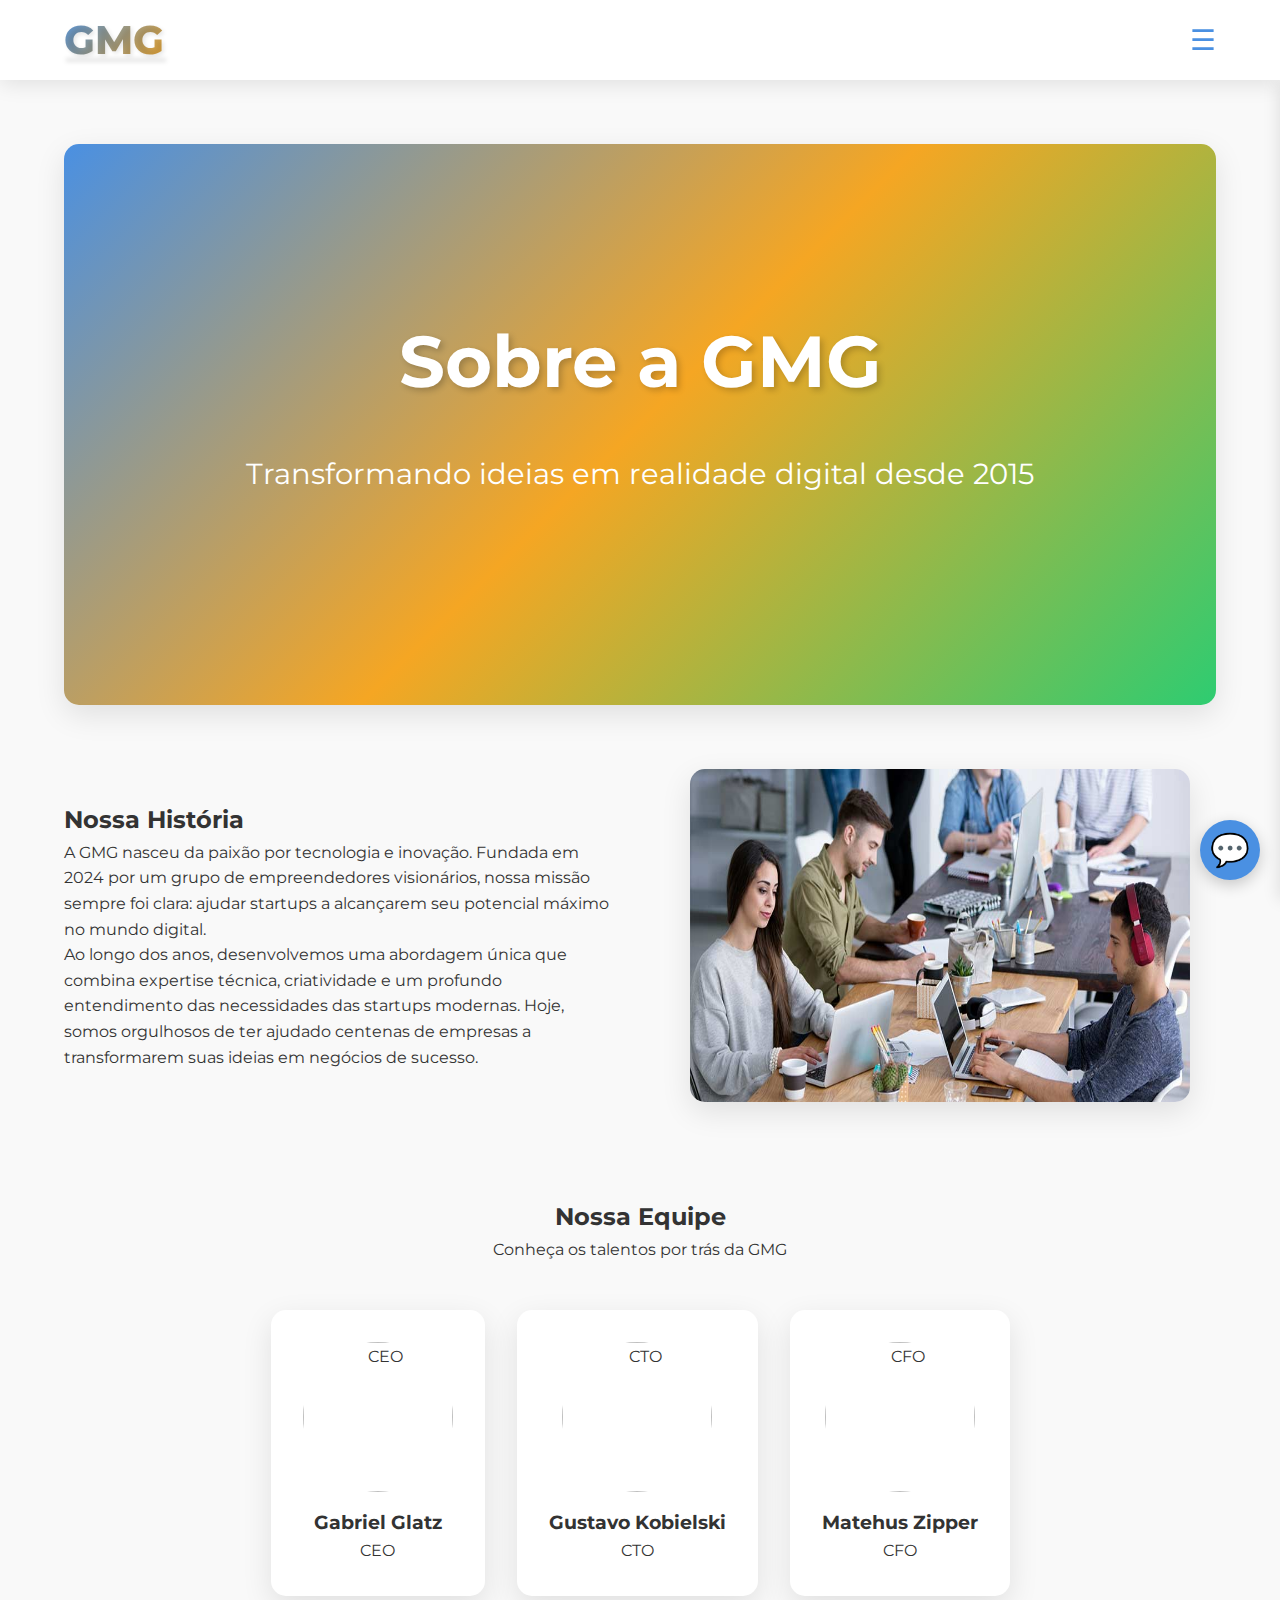
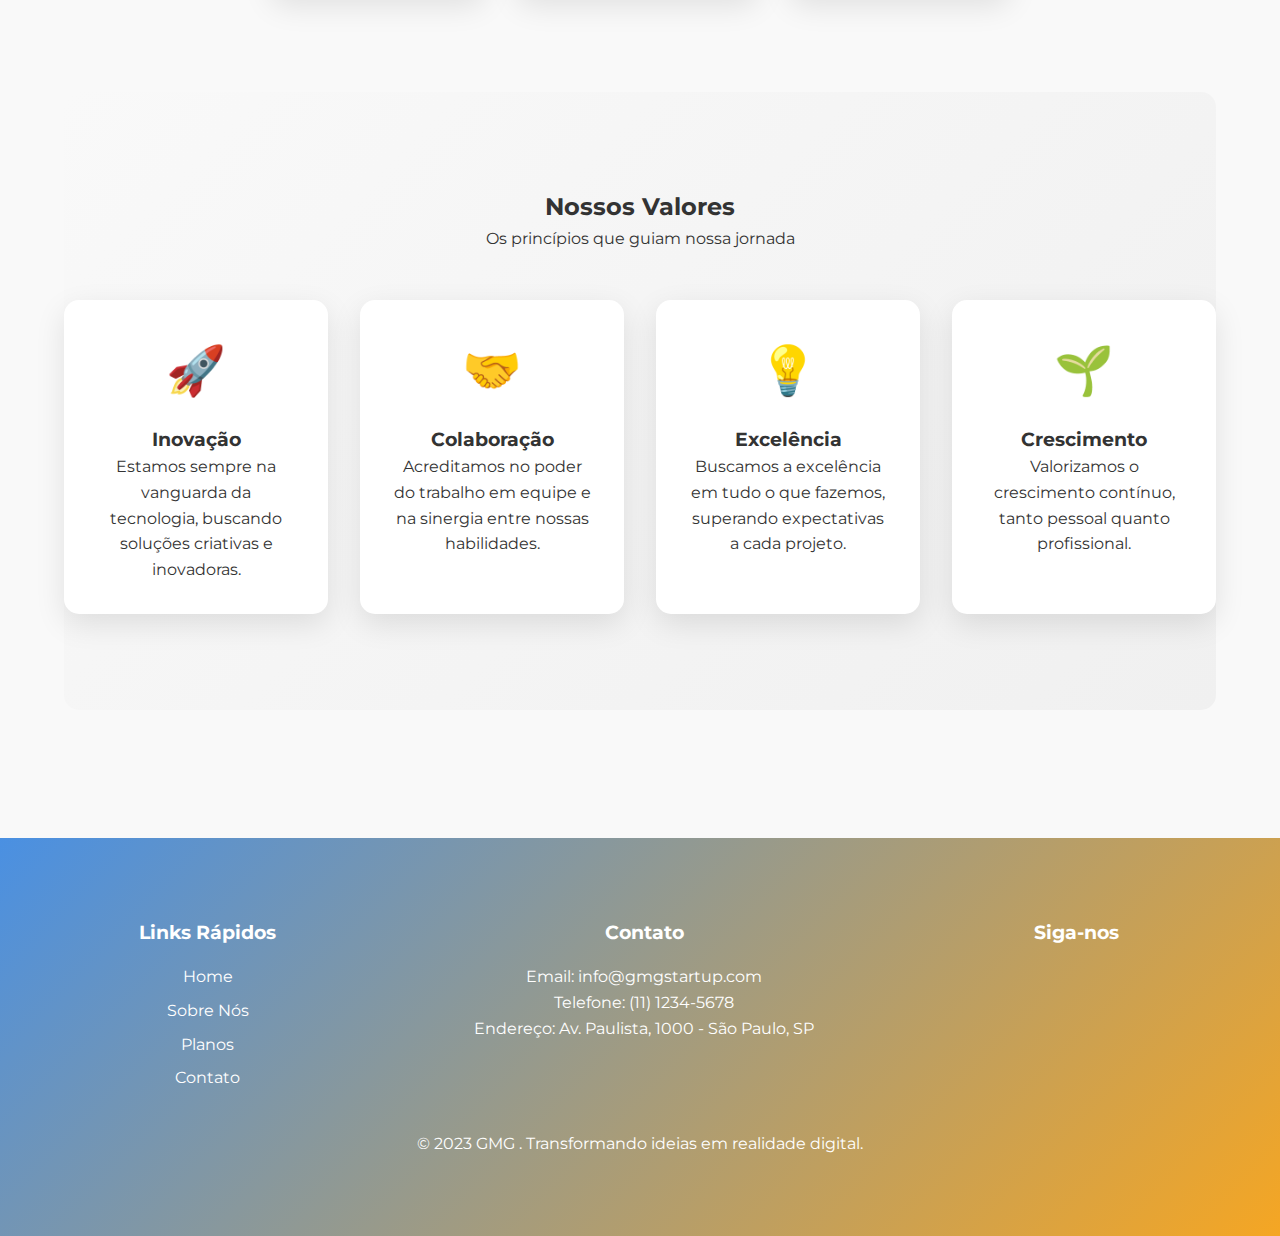
==== about.html @ 658a2275 "Add files via upload" ====
<html><head><base services.html>
  <meta charset="UTF-8">
  <meta name="viewport" content="width=device-width, initial-scale=1.0">
  <title>GMG  - Sobre Nós</title>
  <style>
      @import url('https://fonts.googleapis.com/css2?family=Montserrat:wght@300;400;600;700&display=swap');
  
      :root {
          --primary-color: #4a90e2;
          --secondary-color: #f5a623;
          --accent-color: #2ecc71;
          --bg-color: #f9f9f9;
          --text-color: #333;
          --header-height: 80px;
      }
  
      * {
          margin: 0;
          padding: 0;
          box-sizing: border-box;
      }
  
      body {
          font-family: 'Montserrat', sans-serif;
          background-color: var(--bg-color);
          color: var(--text-color);
          line-height: 1.6;
      }
  
      header {
          background-color: rgba(255, 255, 255, 0.98);
          box-shadow: 0 4px 20px rgba(0, 0, 0, 0.1);
          position: fixed;
          top: 0;
          left: 0;
          right: 0;
          height: var(--header-height);
          display: flex;
          justify-content: space-between;
          align-items: center;
          padding: 0 5%;
          z-index: 1000;
          transition: all 0.3s ease;
      }
  
      .logo {
          font-size: 2.5rem;
          font-weight: 800;
          background: linear-gradient(135deg, var(--primary-color), var(--secondary-color));
          -webkit-background-clip: text;
          -webkit-text-fill-color: transparent;
          text-shadow: 2px 2px 4px rgba(0,0,0,0.1);
      }
  
      .menu-icon {
          cursor: pointer;
          font-size: 1.8rem;
          color: var(--primary-color);
          transition: all 0.3s ease;
      }
  
      .menu-icon:hover {
          color: var(--secondary-color);
      }
  
      .sidebar {
          position: fixed;
          top: var(--header-height);
          right: -300px;
          width: 300px;
          height: calc(100% - var(--header-height));
          background-color: rgba(255, 255, 255, 0.95);
          backdrop-filter: blur(10px);
          transition: 0.4s ease;
          padding: 2rem;
          box-shadow: -2px 0 15px rgba(0, 0, 0, 0.1);
          z-index: 999;
      }
  
      .sidebar.active {
          right: 0;
      }
  
      .sidebar a {
          display: block;
          padding: 15px 0;
          text-decoration: none;
          color: var(--text-color);
          font-size: 1.1rem;
          transition: 0.3s ease;
          border-bottom: 1px solid #eee;
      }
  
      .sidebar a:hover {
          color: var(--primary-color);
          transform: translateX(-10px);
      }
  
      main {
          margin-top: var(--header-height);
          padding: 4rem 5%;
      }
  
      .hero {
          background: linear-gradient(135deg, var(--primary-color), var(--secondary-color), var(--accent-color));
          text-align: center;
          padding: 10rem 0;
          color: #fff;
          border-radius: 15px;
          margin-bottom: 4rem;
          box-shadow: 0 10px 30px rgba(0, 0, 0, 0.1);
          position: relative;
          overflow: hidden;
      }
  
      .hero h1 {
          font-size: 4.5rem;
          margin-bottom: 2rem;
          text-shadow: 3px 3px 6px rgba(0,0,0,0.2);
      }
  
      .hero p {
          font-size: 1.8rem;
          margin-bottom: 3rem;
      }
  
      .about-section {
          display: flex;
          flex-wrap: wrap;
          justify-content: space-between;
          align-items: center;
          margin-bottom: 6rem;
      }
  
      .about-content {
          flex: 1;
          padding-right: 3rem;
      }
  
      .about-image {
          flex: 1;
          text-align: center;
      }
  
      .about-image img {
          max-width: 100%;
          border-radius: 15px;
          box-shadow: 0 10px 30px rgba(0, 0, 0, 0.1);
      }
  
      .team-section {
          text-align: center;
          margin-bottom: 6rem;
      }
  
      .team-members {
          display: flex;
          flex-wrap: wrap;
          justify-content: center;
          gap: 2rem;
          margin-top: 3rem;
      }
  
      .team-member {
          background-color: #fff;
          border-radius: 15px;
          padding: 2rem;
          box-shadow: 0 10px 30px rgba(0, 0, 0, 0.1);
          transition: 0.3s ease;
      }
  
      .team-member:hover {
          transform: translateY(-10px);
      }
  
      .team-member img {
          width: 150px;
          height: 150px;
          border-radius: 50%;
          margin-bottom: 1rem;
      }
  
      .values-section {
          background: linear-gradient(135deg, #f9f9f9, #f0f0f0);
          padding: 6rem 0;
          text-align: center;
          border-radius: 15px;
      }
  
      .values-grid {
          display: grid;
          grid-template-columns: repeat(auto-fit, minmax(250px, 1fr));
          gap: 2rem;
          margin-top: 3rem;
      }
  
      .value-item {
          background-color: #fff;
          border-radius: 15px;
          padding: 2rem;
          box-shadow: 0 10px 30px rgba(0, 0, 0, 0.1);
          transition: 0.3s ease;
      }
  
      .value-item:hover {
          transform: translateY(-10px);
      }
  
      .value-icon {
          font-size: 3rem;
          margin-bottom: 1rem;
          color: var(--primary-color);
      }
  
      footer {
          background: linear-gradient(135deg, var(--primary-color), var(--secondary-color));
          color: #fff;
          text-align: center;
          padding: 5rem 0;
          margin-top: 4rem;
      }
  
      .footer-content {
          display: flex;
          justify-content: space-around;
          flex-wrap: wrap;
          max-width: 1200px;
          margin: 0 auto;
      }
  
      .footer-section {
          margin-bottom: 2rem;
      }
  
      .footer-section h3 {
          margin-bottom: 1rem;
      }
  
      .footer-section ul {
          list-style-type: none;
      }
  
      .footer-section ul li {
          margin-bottom: 0.5rem;
      }
  
      .footer-section ul li a {
          color: #fff;
          text-decoration: none;
      }
  
      .social-icons {
          font-size: 1.8rem;
          margin-top: 1rem;
      }
  
      .social-icons a {
          color: #fff;
          margin: 0 1rem;
          transition: 0.4s ease;
      }
  
      .social-icons a:hover {
          color: var(--accent-color);
          transform: translateY(-5px);
      }
  
      .chat-bot {
          position: fixed;
          bottom: 20px;
          right: 20px;
          background-color: var(--primary-color);
          color: #fff;
          width: 60px;
          height: 60px;
          border-radius: 50%;
          display: flex;
          justify-content: center;
          align-items: center;
          cursor: pointer;
          box-shadow: 0 5px 15px rgba(0, 0, 0, 0.2);
          transition: 0.3s ease;
          z-index: 1000;
      }
  
      .chat-bot:hover {
          transform: scale(1.1);
      }
  
      .chat-bot-icon {
          font-size: 2rem;
      }
  
      @keyframes fadeInUp {
          from {
              opacity: 0;
              transform: translateY(20px);
          }
          to {
              opacity: 1;
              transform: translateY(0);
          }
      }
  
      .hero h1, .hero p, .about-section, .team-member, .value-item {
          animation: fadeInUp 1s ease-out;
      }
  
      @media (max-width: 768px) {
          .about-section {
              flex-direction: column;
          }
          .about-content {
              padding-right: 0;
              margin-bottom: 2rem;
          }
          .hero h1 {
              font-size: 3rem;
          }
          .hero p {
              font-size: 1.2rem;
          }
          .footer-content {
              flex-direction: column;
              align-items: center;
          }
      }
  </style>
  </head>
  <body>
      <header>
          <a href="index.html" class="logo">GMG</a>
          <div class="menu-icon" onclick="toggleSidebar()">☰</div>
      </header>
  
      <div class="sidebar" id="sidebar">
          <a href="index.html">Home</a>
          
          <a href="about.html">Sobre Nós</a>
          <a href="services.html">Planos</a>
          <a href="testimonials.html">Contato</a>
          <a href="ferramentas.html">Ferramentas</a>
      </div>
  
      <main>
          <section class="hero">
              <h1>Sobre a GMG </h1>
              <p>Transformando ideias em realidade digital desde 2015</p>
          </section>
  
          <section class="about-section">
              <div class="about-content">
                  <h2>Nossa História</h2>
                  <p>A GMG  nasceu da paixão por tecnologia e inovação. Fundada em 2024 por um grupo de empreendedores visionários, nossa missão sempre foi clara: ajudar startups a alcançarem seu potencial máximo no mundo digital.</p>
                  <p>Ao longo dos anos, desenvolvemos uma abordagem única que combina expertise técnica, criatividade e um profundo entendimento das necessidades das startups modernas. Hoje, somos orgulhosos de ter ajudado centenas de empresas a transformarem suas ideias em negócios de sucesso.</p>
              </div>
              <div class="about-image">
                  <img src="img/1-trabalho-em-equipe.jpg" alt="Equipe GMG trabalhando em um projeto" width="500" height="333">
              </div>
          </section>
  
          <section class="team-section">
              <h2>Nossa Equipe</h2>
              <p>Conheça os talentos por trás da GMG </p>
              <div class="team-members">
                  <div class="team-member">
                      <img src="https://gmg-startup.com/team-member-1.jpg" alt="CEO" width="150" height="150">
                      <h3>Gabriel Glatz</h3>
                      <p>CEO</p>
                  </div>
                  <div class="team-member">
                      <img src="https://gmg-startup.com/team-member-2.jpg" alt="CTO" width="150" height="150">
                      <h3>Gustavo Kobielski</h3>
                      <p>CTO</p>
                  </div>
                  <div class="team-member">
                      <img src="https://gmg-startup.com/team-member-3.jpg" alt="CFO" width="150" height="150">
                      <h3>Matehus Zipper</h3>
                      <p>CFO</p>
                  </div>
              </div>
          </section>
  
          <section class="values-section">
              <h2>Nossos Valores</h2>
              <p>Os princípios que guiam nossa jornada</p>
              <div class="values-grid">
                  <div class="value-item">
                      <div class="value-icon">🚀</div>
                      <h3>Inovação</h3>
                      <p>Estamos sempre na vanguarda da tecnologia, buscando soluções criativas e inovadoras.</p>
                  </div>
                  <div class="value-item">
                      <div class="value-icon">🤝</div>
                      <h3>Colaboração</h3>
                      <p>Acreditamos no poder do trabalho em equipe e na sinergia entre nossas habilidades.</p>
                  </div>
                  <div class="value-item">
                      <div class="value-icon">💡</div>
                      <h3>Excelência</h3>
                      <p>Buscamos a excelência em tudo o que fazemos, superando expectativas a cada projeto.</p>
                  </div>
                  <div class="value-item">
                      <div class="value-icon">🌱</div>
                      <h3>Crescimento</h3>
                      <p>Valorizamos o crescimento contínuo, tanto pessoal quanto profissional.</p>
                  </div>
              </div>
          </section>
      </main>
  
      <footer>
          <div class="footer-content">
              <div class="footer-section">
                  <h3>Links Rápidos</h3>
                  <ul>
                      <li><a href="index.html">Home</a></li>
                      <li></li>
                      <li><a href="about.html">Sobre Nós</a></li>
                      <li><a href="services.html">Planos</a></li>
                      <li><a href="testimonials.html">Contato</a></li>
                  </ul>
              </div>
              <div class="footer-section">
                  <h3>Contato</h3>
                  <p>Email: info@gmgstartup.com</p>
                  <p>Telefone: (11) 1234-5678</p>
                  <p>Endereço: Av. Paulista, 1000 - São Paulo, SP</p>
              </div>
              <div class="footer-section">
                  <h3>Siga-nos</h3>
                  <div class="social-icons">
                      <a href="https://facebook.com/gmgstartup"><i class="fab fa-facebook"></i></a>
                      <a href="https://twitter.com/gmgstartup"><i class="fab fa-twitter"></i></a>
                      <a href="https://linkedin.com/company/gmgstartup"><i class="fab fa-linkedin"></i></a>
                      <a href="https://instagram.com/gmgstartup"><i class="fab fa-instagram"></i></a>
                  </div>
              </div>
          </div>
          <p>© 2023 GMG . Transformando ideias em realidade digital.</p>
      </footer>
  
      <div class="chat-bot" onclick="openChatBot()">
          <div class="chat-bot-icon">💬</div>
      </div>
  
      <script src="https://kit.fontawesome.com/your-fontawesome-kit.js" crossorigin="anonymous"></script>
      <script>
          function toggleSidebar() {
              document.getElementById('sidebar').classList.toggle('active');
          }
  
          function openChatBot() {
              alert("Chat bot em desenvolvimento. Em breve estaremos aqui para ajudar!");
          }
      </script>
  
  </body></html>
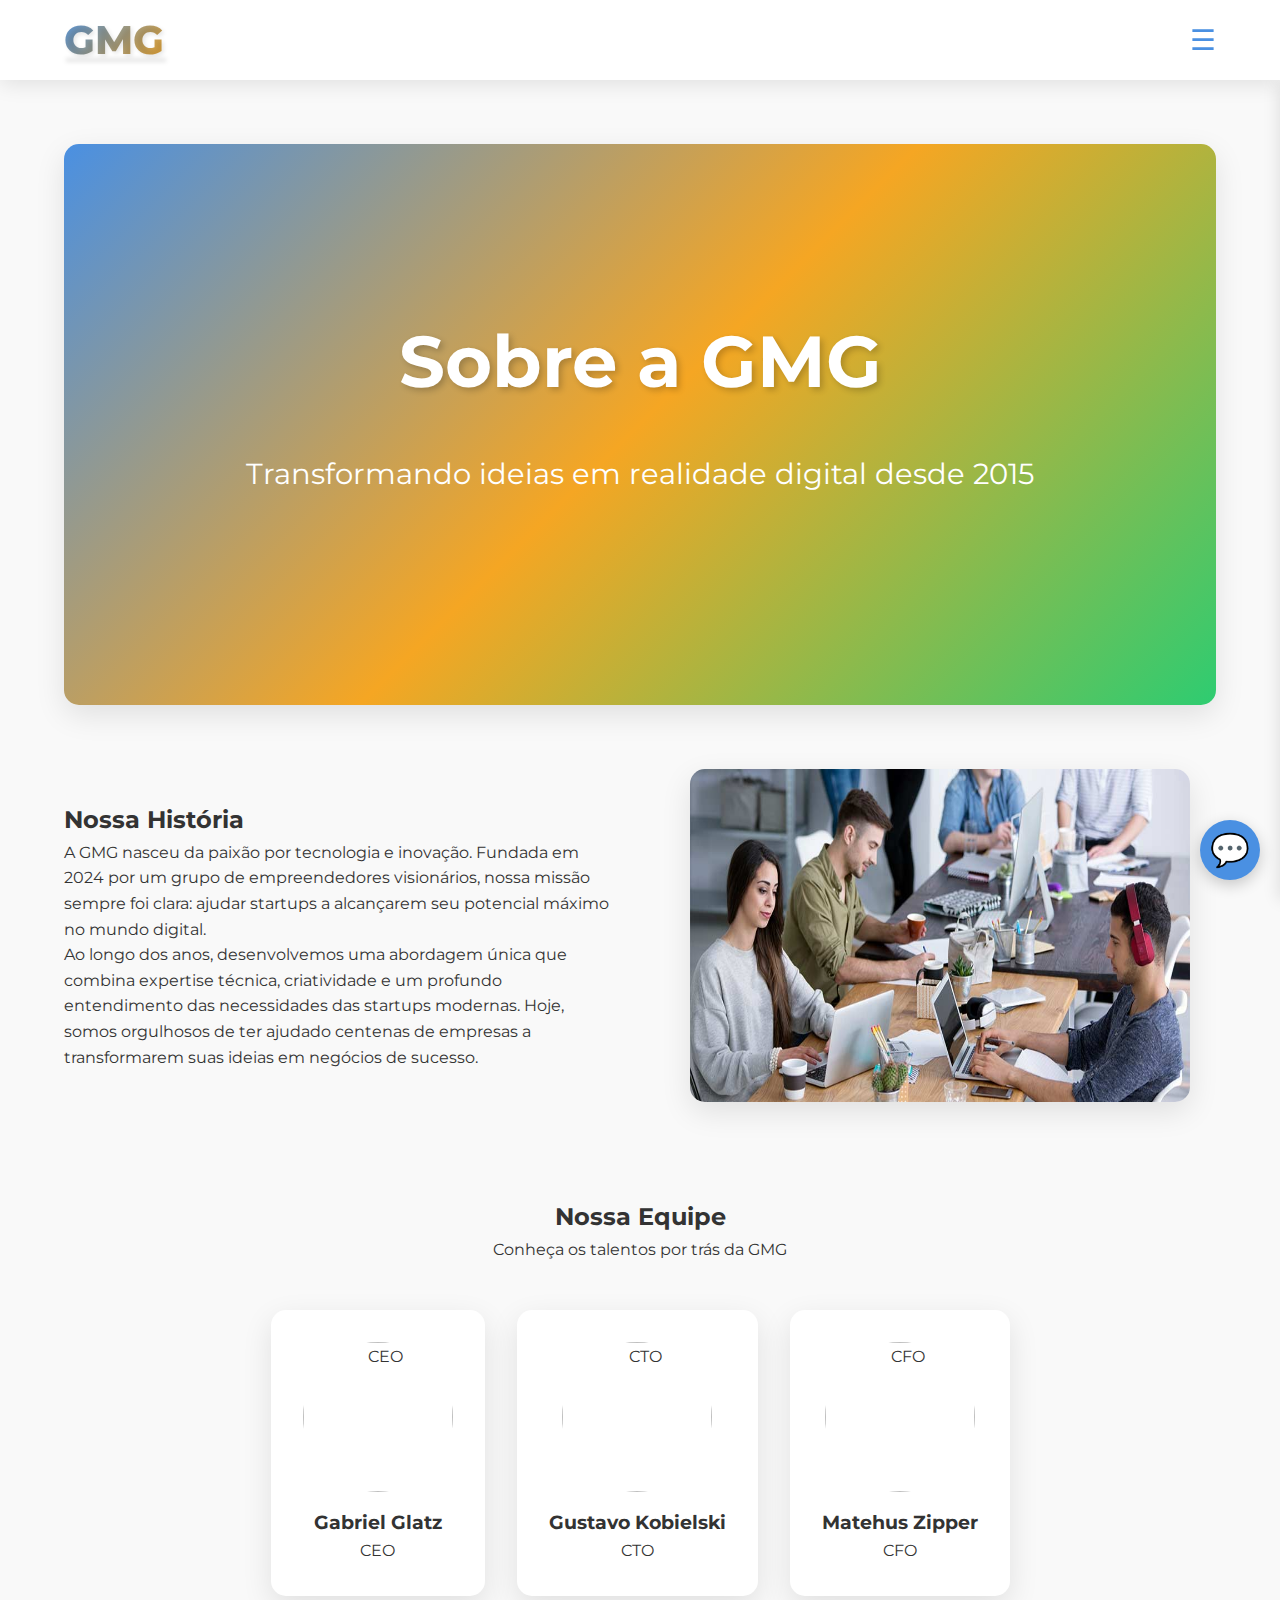
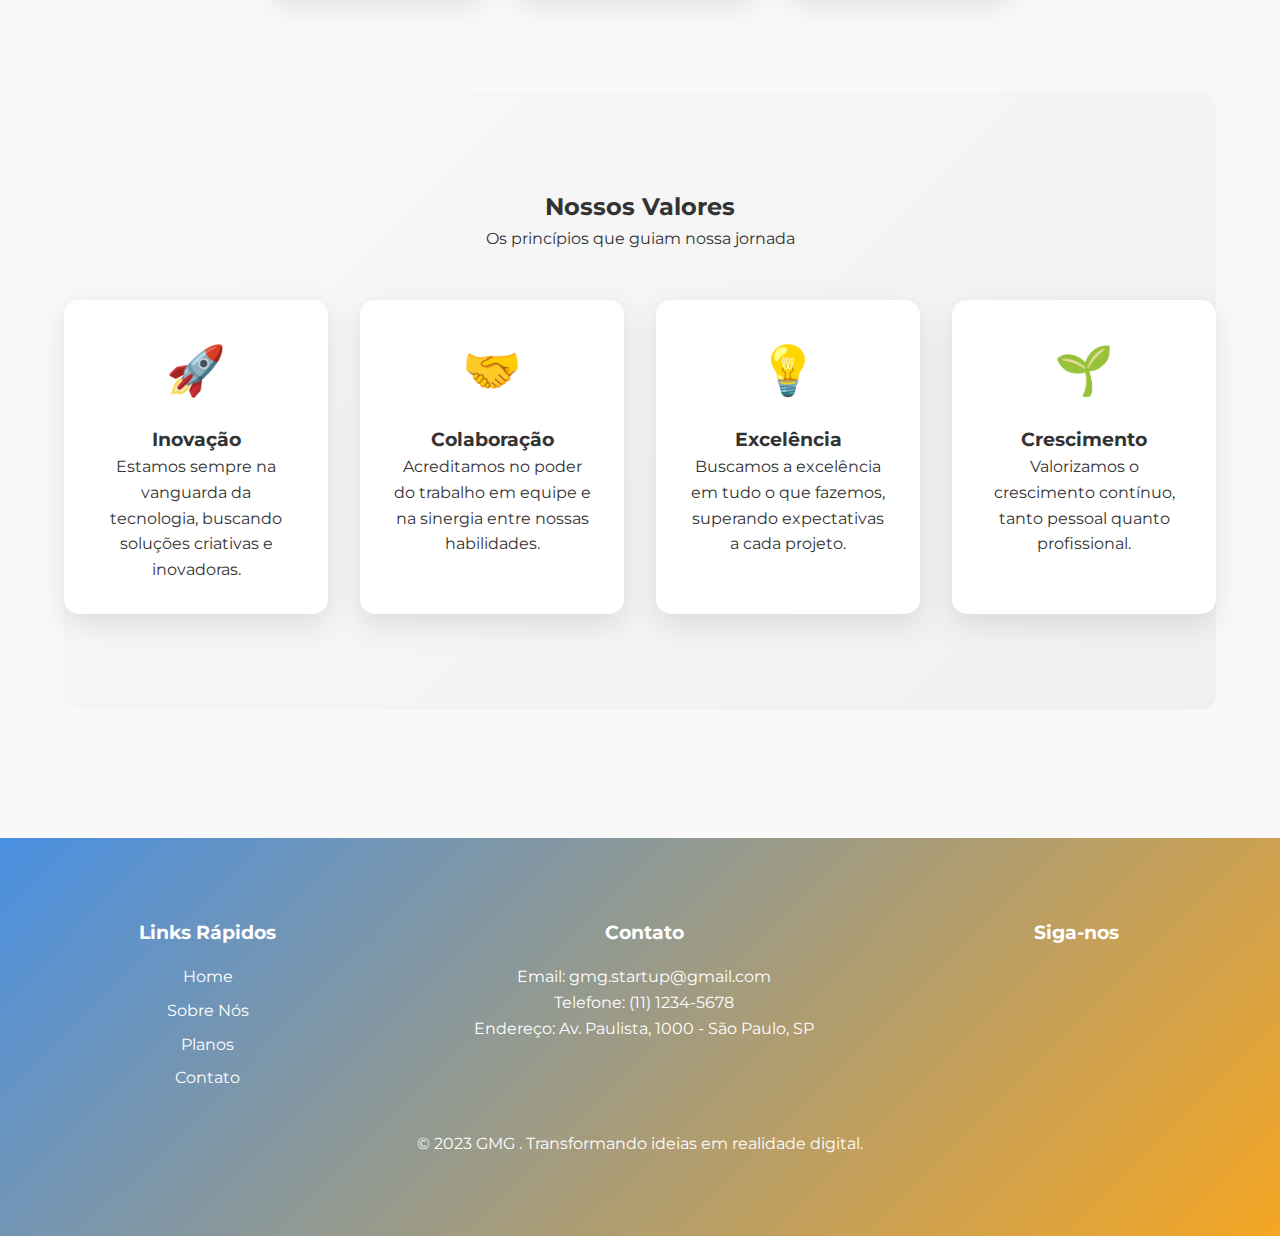
==== commit 372e91a3: "Update about.html" ====
--- a/about.html
+++ b/about.html
@@ -423,7 +423,7 @@
               </div>
               <div class="footer-section">
                   <h3>Contato</h3>
-                  <p>Email: info@gmgstartup.com</p>
+                  <p>Email: gmg.startup@gmail.com</p>
                   <p>Telefone: (11) 1234-5678</p>
                   <p>Endereço: Av. Paulista, 1000 - São Paulo, SP</p>
               </div>
@@ -455,4 +455,4 @@
           }
       </script>
   
-  </body></html>+  </body></html>
